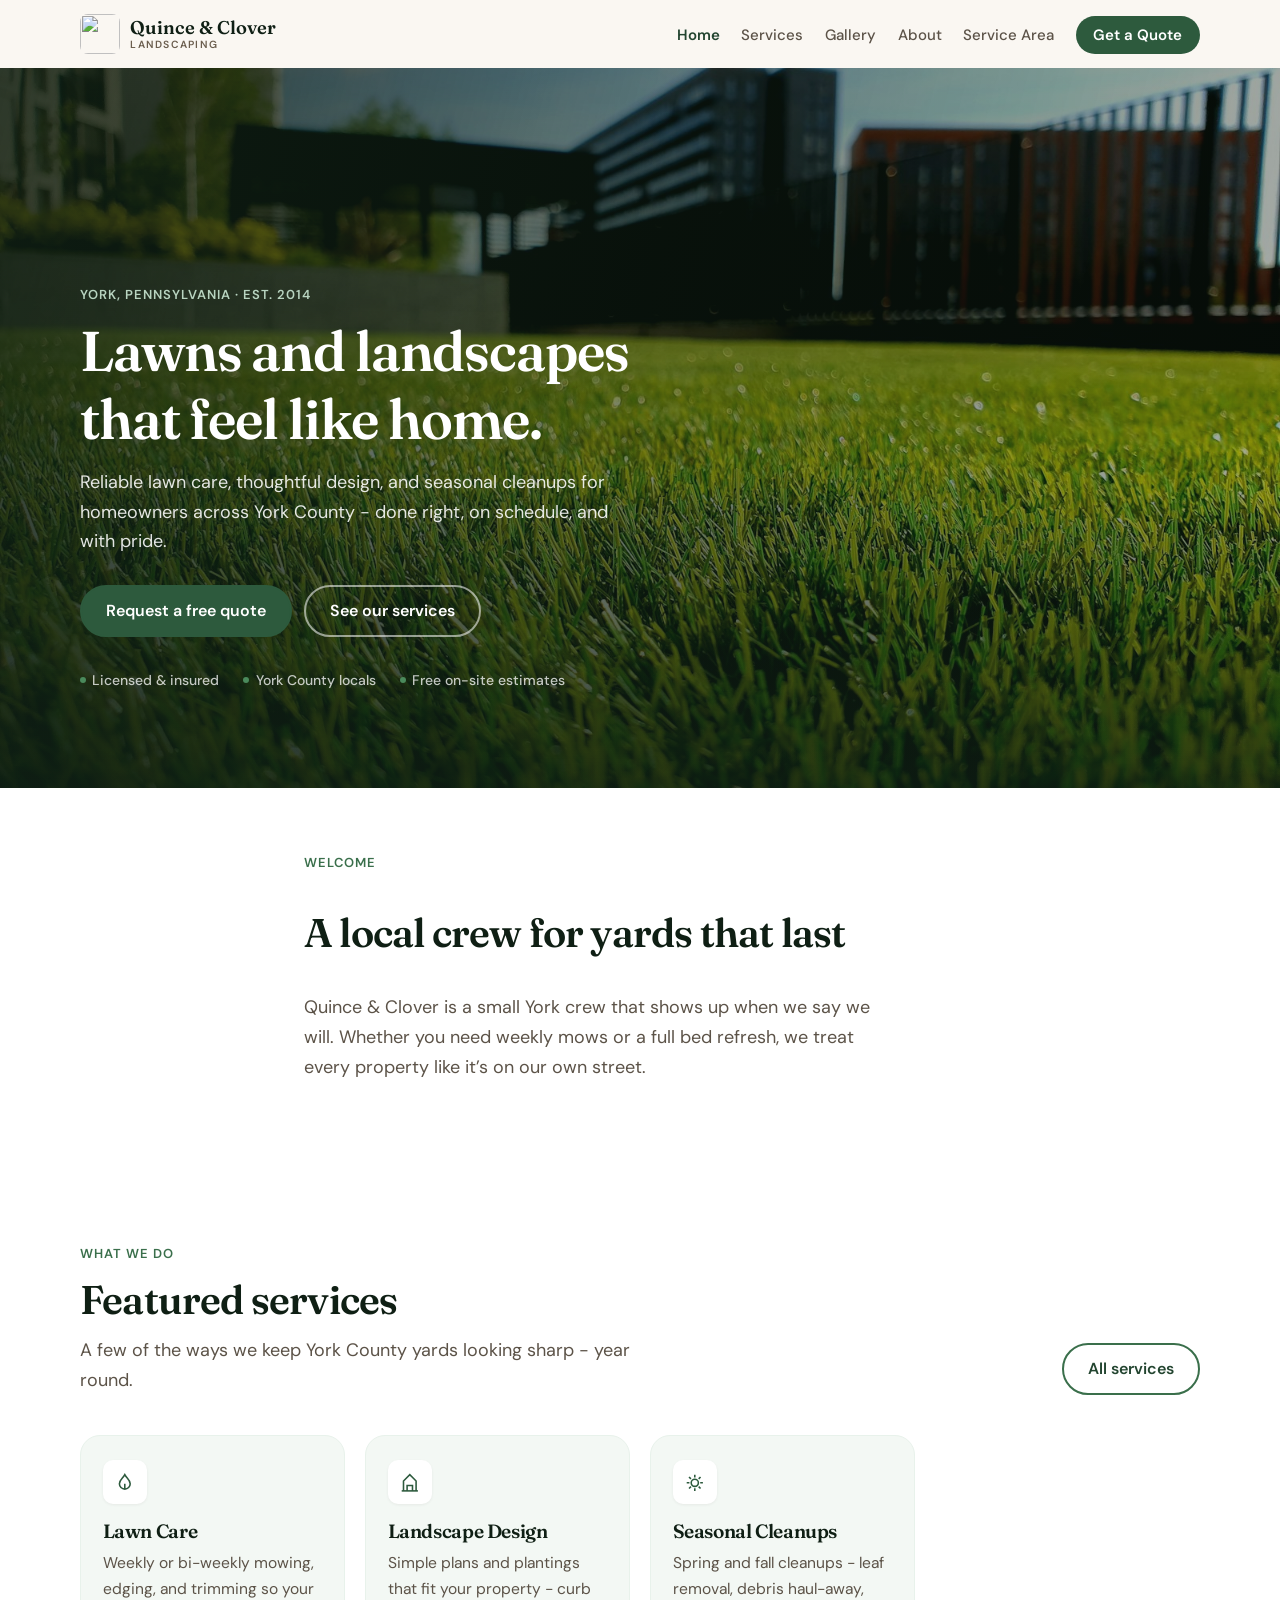
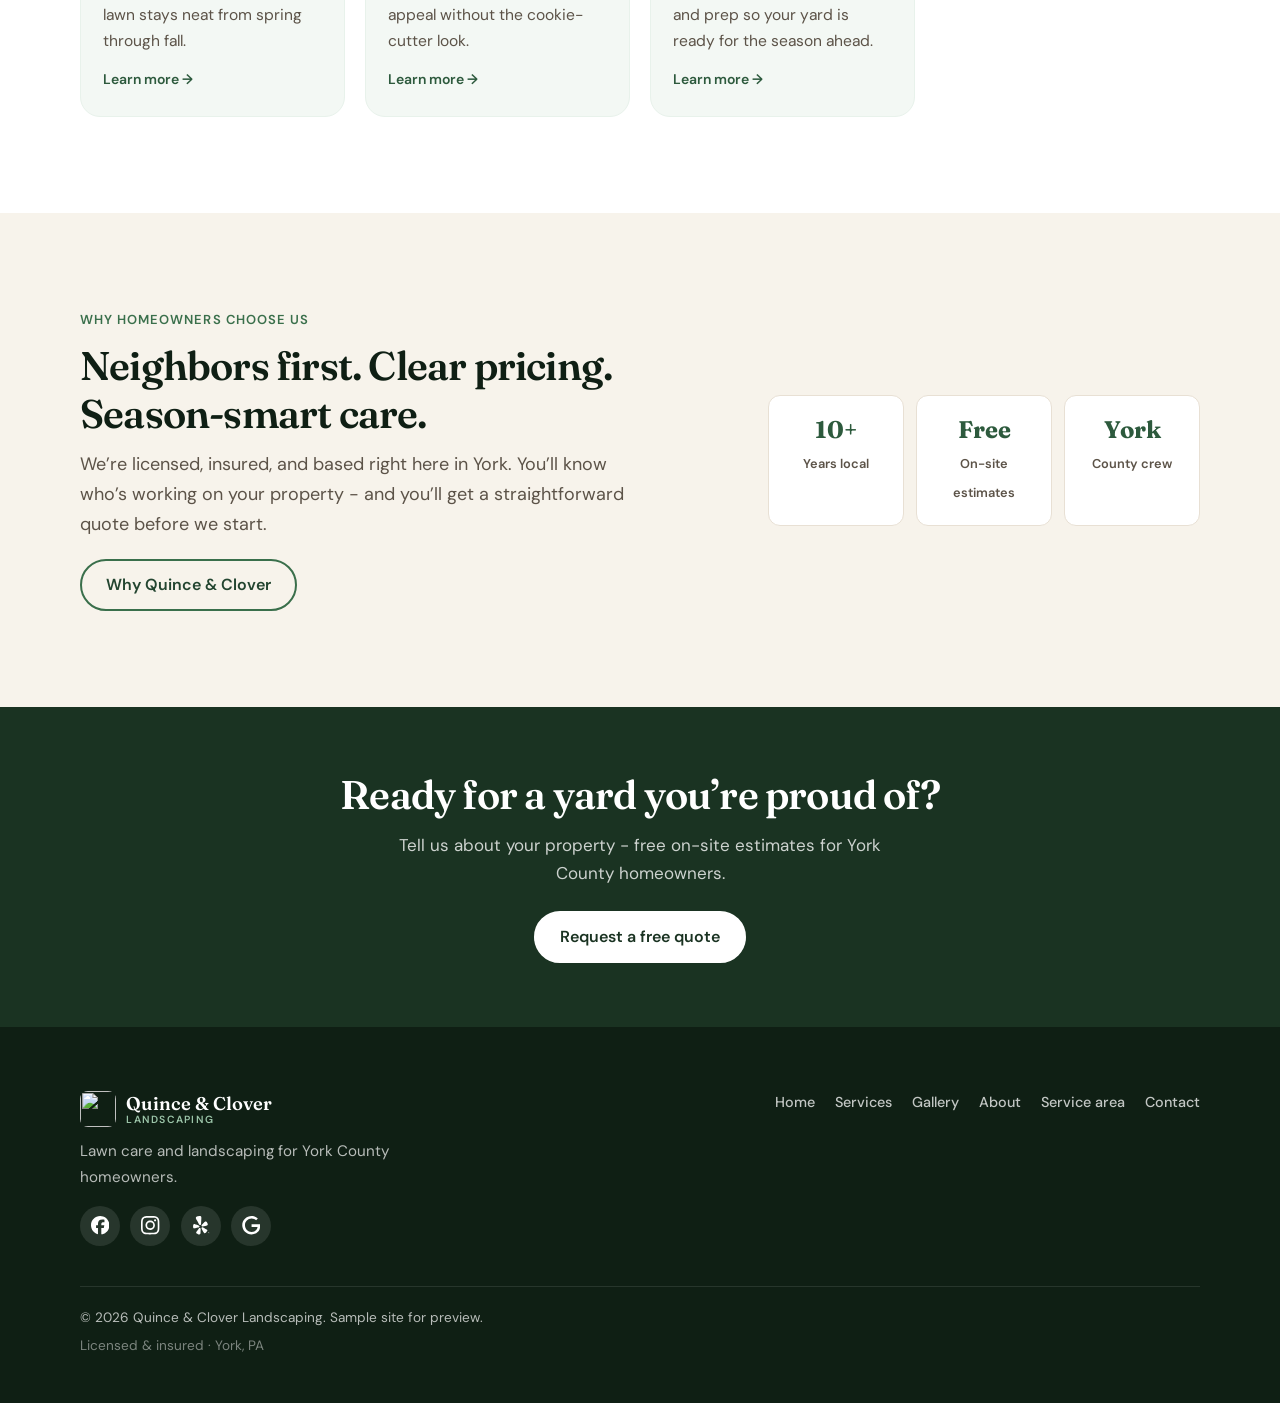
==== index.html @ 478b184a "Version One" ====
<!DOCTYPE html>
<html lang="en">
<head>
  <meta charset="UTF-8">
  <meta name="viewport" content="width=device-width, initial-scale=1.0">
  <meta name="description" content="Quince &amp; Clover Landscaping - lawn care, landscape design, and seasonal cleanups for York County, PA homeowners.">
  <title>Quince &amp; Clover Landscaping | York, PA</title>
  <link rel="preconnect" href="https://fonts.googleapis.com">
  <link rel="preconnect" href="https://fonts.gstatic.com" crossorigin>
  <link href="https://fonts.googleapis.com/css2?family=DM+Sans:ital,opsz,wght@0,9..40,400;0,9..40,500;0,9..40,600;0,9..40,700;1,9..40,400&family=Fraunces:opsz,wght@9..144,500;9..144,600;9..144,700&display=swap" rel="stylesheet">
  <link rel="stylesheet" href="styles.css">
  <script>document.documentElement.classList.add("js");</script>
</head>
<body>
  <a class="skip-link" href="#main">Skip to content</a>
  <header class="site-header">
    <nav class="nav" aria-label="Primary">
      <a class="logo" href="index.html">
        <img class="logo-mark" src="images/logo.png" alt="" width="40" height="40">
        <span class="logo-text">Quince &amp; Clover<span class="logo-sub">Landscaping</span></span>
      </a>
      <button class="nav-toggle" type="button" aria-expanded="false" aria-controls="nav-menu" aria-label="Open menu">
        <span class="nav-toggle-bar"></span>
        <span class="nav-toggle-bar"></span>
        <span class="nav-toggle-bar"></span>
      </button>
      <ul class="nav-menu" id="nav-menu">
        <li><a href="index.html" aria-current="page">Home</a></li>
        <li><a href="services.html">Services</a></li>
        <li><a href="gallery.html">Gallery</a></li>
        <li><a href="about.html">About</a></li>
        <li><a href="service-area.html">Service Area</a></li>
        <li><a href="contact.html" class="nav-cta">Get a Quote</a></li>
      </ul>
    </nav>
  </header>
  <main id="main">
    <section class="hero" aria-labelledby="hero-heading">
      <div class="hero-media" aria-hidden="true">
        <img
          src="images/hero.jpg"
          alt=""
          width="1600"
          height="1067"
          fetchpriority="high">
        <div class="hero-scrim"></div>
      </div>
      <div class="hero-content container">
        <p class="eyebrow">York, Pennsylvania · Est. 2014</p>
        <h1 id="hero-heading">Lawns and landscapes that feel like home.</h1>
        <p class="hero-lead">Reliable lawn care, thoughtful design, and seasonal cleanups for homeowners across York County - done right, on schedule, and with pride.</p>
        <div class="hero-actions">
          <a class="btn btn-primary" href="contact.html">Request a free quote</a>
          <a class="btn btn-ghost" href="services.html">See our services</a>
        </div>
        <ul class="hero-trust" aria-label="Highlights">
          <li>Licensed &amp; insured</li>
          <li>York County locals</li>
          <li>Free on-site estimates</li>
        </ul>
      </div>
    </section>

    <section class="intro" aria-labelledby="intro-heading">
      <div class="container intro-inner">
        <p class="eyebrow">Welcome</p>
        <h2 id="intro-heading">A local crew for yards that last</h2>
        <p class="section-lead">Quince &amp; Clover is a small York crew that shows up when we say we will. Whether you need weekly mows or a full bed refresh, we treat every property like it’s on our own street.</p>
      </div>
    </section>

    <section class="section services-preview" aria-labelledby="featured-heading">
      <div class="container">
        <header class="section-header section-header--row">
          <div class="section-header-copy">
            <p class="eyebrow">What we do</p>
            <h2 id="featured-heading">Featured services</h2>
            <p class="section-lead">A few of the ways we keep York County yards looking sharp - year round.</p>
          </div>
          <a class="btn btn-secondary" href="services.html">All services</a>
        </header>
        <div class="card-grid">
          <article class="card" id="lawn-care">
            <a class="card-link" href="services.html#lawn-care">
            <div class="card-icon" aria-hidden="true">
              <svg viewBox="0 0 24 24" fill="none" stroke="currentColor" stroke-width="1.75"><path d="M12 3c-2 4-6 6-6 10a6 6 0 0 0 12 0c0-4-4-6-6-10z"/><path d="M12 13v6"/></svg>
            </div>
            <h3>Lawn Care</h3>
            <p>Weekly or bi-weekly mowing, edging, and trimming so your lawn stays neat from spring through fall.</p>
              <span class="card-more">Learn more →</span>
            </a>
          </article>
          <article class="card" id="landscape-design">
            <a class="card-link" href="services.html#landscape-design">
            <div class="card-icon" aria-hidden="true">
              <svg viewBox="0 0 24 24" fill="none" stroke="currentColor" stroke-width="1.75"><path d="M3 21h18"/><path d="M5 21V10l7-7 7 7v11"/><path d="M9 21v-6h6v6"/></svg>
            </div>
            <h3>Landscape Design</h3>
            <p>Simple plans and plantings that fit your property - curb appeal without the cookie-cutter look.</p>
              <span class="card-more">Learn more →</span>
            </a>
          </article>
          <article class="card" id="seasonal-cleanups">
            <a class="card-link" href="services.html#seasonal-cleanups">
            <div class="card-icon" aria-hidden="true">
              <svg viewBox="0 0 24 24" fill="none" stroke="currentColor" stroke-width="1.75"><path d="M12 3v3M12 18v3M3 12h3M18 12h3"/><circle cx="12" cy="12" r="4"/><path d="M5.6 5.6l2.1 2.1M16.3 16.3l2.1 2.1M5.6 18.4l2.1-2.1M16.3 7.7l2.1-2.1"/></svg>
            </div>
            <h3>Seasonal Cleanups</h3>
            <p>Spring and fall cleanups - leaf removal, debris haul-away, and prep so your yard is ready for the season ahead.</p>
              <span class="card-more">Learn more →</span>
            </a>
          </article>
        </div>
      </div>
    </section>

    <section class="section trust-blurb" aria-labelledby="trust-heading">
      <div class="container trust-blurb-inner">
        <div>
          <p class="eyebrow">Why homeowners choose us</p>
          <h2 id="trust-heading">Neighbors first. Clear pricing. Season-smart care.</h2>
          <p class="section-lead">We’re licensed, insured, and based right here in York. You’ll know who’s working on your property - and you’ll get a straightforward quote before we start.</p>
          <p class="trust-actions"><a class="btn btn-secondary" href="about.html">Why Quince &amp; Clover</a></p>
        </div>
        <div class="trust-stats" aria-label="Highlights">
          <div class="trust-stat"><strong>10+</strong><span>Years local</span></div>
          <div class="trust-stat"><strong>Free</strong><span>On-site estimates</span></div>
          <div class="trust-stat"><strong>York</strong><span>County crew</span></div>
        </div>
      </div>
    </section>

    <section class="cta-band" aria-labelledby="cta-heading">
      <div class="container">
        <h2 id="cta-heading">Ready for a yard you’re proud of?</h2>
        <p>Tell us about your property - free on-site estimates for York County homeowners.</p>
        <a class="btn btn-primary" href="contact.html">Request a free quote</a>
      </div>
    </section>

  </main>
  <footer class="site-footer">
    <div class="container footer-grid">
      <div class="footer-brand">
        <a class="logo logo--footer" href="index.html">
          <img class="logo-mark" src="images/logo.png" alt="" width="40" height="40">
          <span class="logo-text">Quince &amp; Clover<span class="logo-sub">Landscaping</span></span>
        </a>
        <p>Lawn care and landscaping for York County homeowners.</p>
          <div class="social-links social-links--footer" aria-label="Social media">
            <a class="social-link" href="https://www.facebook.com/" target="_blank" rel="noopener noreferrer" aria-label="Facebook"><svg viewBox="0 0 24 24" width="20" height="20" aria-hidden="true" focusable="false" xmlns="http://www.w3.org/2000/svg"><path fill="currentColor" d="M9.101 23.691v-7.98H6.627v-3.667h2.474v-1.58c0-4.085 1.848-5.978 5.858-5.978.401 0 .955.042 1.468.103a8.68 8.68 0 0 1 1.141.195v3.325a8.623 8.623 0 0 0-.653-.036 26.805 26.805 0 0 0-.733-.009c-.707 0-1.259.096-1.675.309a1.686 1.686 0 0 0-.679.622c-.258.42-.374.995-.374 1.752v1.297h3.919l-.386 2.103-.287 1.564h-3.246v8.245C19.396 23.238 24 18.179 24 12.044c0-6.627-5.373-12-12-12s-12 5.373-12 12c0 5.628 3.874 10.35 9.101 11.647Z"/></svg></a>
            <a class="social-link" href="https://www.instagram.com/" target="_blank" rel="noopener noreferrer" aria-label="Instagram"><svg viewBox="0 0 24 24" width="20" height="20" aria-hidden="true" focusable="false" xmlns="http://www.w3.org/2000/svg"><path fill="currentColor" d="M7.0301.084c-1.2768.0602-2.1487.264-2.911.5634-.7888.3075-1.4575.72-2.1228 1.3877-.6652.6677-1.075 1.3368-1.3802 2.127-.2954.7638-.4956 1.6365-.552 2.914-.0564 1.2775-.0689 1.6882-.0626 4.947.0062 3.2586.0206 3.6671.0825 4.9473.061 1.2765.264 2.1482.5635 2.9107.308.7889.72 1.4573 1.388 2.1228.6679.6655 1.3365 1.0743 2.1285 1.38.7632.295 1.6361.4961 2.9134.552 1.2773.056 1.6884.069 4.9462.0627 3.2578-.0062 3.668-.0207 4.9478-.0814 1.28-.0607 2.147-.2652 2.9098-.5633.7889-.3086 1.4578-.72 2.1228-1.3881.665-.6682 1.0745-1.3378 1.3795-2.1284.2957-.7632.4966-1.636.552-2.9124.056-1.2809.0692-1.6898.063-4.948-.0063-3.2583-.021-3.6668-.0817-4.9465-.0607-1.2797-.264-2.1487-.5633-2.9117-.3084-.7889-.72-1.4568-1.3876-2.1228C21.2982 1.33 20.628.9208 19.8378.6165 19.074.321 18.2017.1197 16.9244.0645 15.6471.0093 15.236-.005 11.977.0014 8.718.0076 8.31.0215 7.0301.0839m.1402 21.6932c-1.17-.0509-1.8053-.2453-2.2287-.408-.5606-.216-.96-.4771-1.3819-.895-.422-.4178-.6811-.8186-.9-1.378-.1644-.4234-.3624-1.058-.4171-2.228-.0595-1.2645-.072-1.6442-.079-4.848-.007-3.2037.0053-3.583.0607-4.848.05-1.169.2456-1.805.408-2.2282.216-.5613.4762-.96.895-1.3816.4188-.4217.8184-.6814 1.3783-.9003.423-.1651 1.0575-.3614 2.227-.4171 1.2655-.06 1.6447-.072 4.848-.079 3.2033-.007 3.5835.005 4.8495.0608 1.169.0508 1.8053.2445 2.228.408.5608.216.96.4754 1.3816.895.4217.4194.6816.8176.9005 1.3787.1653.4217.3617 1.056.4169 2.2263.0602 1.2655.0739 1.645.0796 4.848.0058 3.203-.0055 3.5834-.061 4.848-.051 1.17-.245 1.8055-.408 2.2294-.216.5604-.4763.96-.8954 1.3814-.419.4215-.8181.6811-1.3783.9-.4224.1649-1.0577.3617-2.2262.4174-1.2656.0595-1.6448.072-4.8493.079-3.2045.007-3.5825-.006-4.848-.0608M16.953 5.5864A1.44 1.44 0 1 0 18.39 4.144a1.44 1.44 0 0 0-1.437 1.4424M5.8385 12.012c.0067 3.4032 2.7706 6.1557 6.173 6.1493 3.4026-.0065 6.157-2.7701 6.1506-6.1733-.0065-3.4032-2.771-6.1565-6.174-6.1498-3.403.0067-6.156 2.771-6.1496 6.1738M8 12.0077a4 4 0 1 1 4.008 3.9921A3.9996 3.9996 0 0 1 8 12.0077"/></svg></a>
            <a class="social-link" href="https://www.yelp.com/" target="_blank" rel="noopener noreferrer" aria-label="Yelp"><svg viewBox="0 0 24 24" width="20" height="20" aria-hidden="true" focusable="false" xmlns="http://www.w3.org/2000/svg"><path fill="currentColor" d="m7.6885 15.1415-3.6715.8483c-.3769.0871-.755.183-1.1452.155-.2611-.0188-.5122-.0414-.7606-.213a1.179 1.179 0 0 1-.331-.3594c-.3486-.5519-.3656-1.3661-.3697-2.0004a6.2874 6.2874 0 0 1 .3314-2.0642 1.857 1.857 0 0 1 .1073-.2474 2.3426 2.3426 0 0 1 .1255-.2165 2.4572 2.4572 0 0 1 .1563-.1975 1.1736 1.1736 0 0 1 .399-.2831 1.082 1.082 0 0 1 .4592-.0837c.2355.0016.5139.052.91.1734.0555.0191.1237.0382.1856.0572.3277.1013.7048.2404 1.1499.3987.6863.2404 1.3663.487 2.0463.7397l1.2117.4423c.2217.0807.4363.18.6412.297.174.0984.3273.2298.4512.387a1.217 1.217 0 0 1 .192.4309 1.2205 1.2205 0 0 1-.872 1.4522c-.0468.0151-.0852.0239-.1085.0293l-1.105.2553-.0031-.001zM18.8208 7.565a1.8506 1.8506 0 0 0-.2042-.1754 2.4082 2.4082 0 0 0-.2077-.1394 2.3607 2.3607 0 0 0-.2269-.109 1.1705 1.1705 0 0 0-.482-.0796 1.0862 1.0862 0 0 0-.4498.1263c-.2107.1048-.4388.2732-.742.5551-.042.0417-.0947.0886-.142.133-.2502.2351-.5286.5252-.8599.863a114.6363 114.6363 0 0 0-1.5166 1.5629l-.8962.9293a4.1897 4.1897 0 0 0-.4466.5483 1.541 1.541 0 0 0-.2364.5459 1.2199 1.2199 0 0 0 .0107.4518l.0046.02a1.218 1.218 0 0 0 1.4184.923 1.162 1.162 0 0 0 .1105-.0213l4.7781-1.104c.3766-.087.7587-.1667 1.097-.3631.2269-.1316.4428-.262.5909-.5252a1.1793 1.1793 0 0 0 .1405-.4683c.0733-.6512-.2668-1.3908-.5403-1.963a6.2792 6.2792 0 0 0-1.2001-1.7103zM8.9703.0754a8.6724 8.6724 0 0 0-.83.1564c-.2754.066-.548.1383-.8146.2236-.868.2844-2.0884.8063-2.295 1.8065-.1165.5655.1595 1.1439.3737 1.66.2595.6254.614 1.1889.9373 1.7777.8543 1.5545 1.7245 3.0993 2.5922 4.6457.259.4617.5416 1.0464 1.043 1.2856a1.058 1.058 0 0 0 .1013.0383c.2248.0851.4699.1016.7041.0471a4.3015 4.3015 0 0 0 .0418-.0097 1.2136 1.2136 0 0 0 .5658-.3397 1.1033 1.1033 0 0 0 .079-.0822c.3463-.435.3454-1.0833.3764-1.6134.1042-1.771.2139-3.5423.3009-5.3142.0332-.6712.1055-1.3333.0655-2.0096-.0328-.5579-.0368-1.1984-.3891-1.6563-.6218-.8073-1.9476-.741-2.8523-.6158zm2.084 15.9505a1.1053 1.1053 0 0 0-1.2306-.4145 1.1398 1.1398 0 0 0-.1526.0633 1.4806 1.4806 0 0 0-.2171.1354c-.1992.1475-.3668.3392-.5196.5315-.0386.049-.074.1143-.12.1562l-.7686 1.0573a113.9168 113.9168 0 0 0-1.2913 1.789c-.278.3895-.5184.7184-.7083 1.0094-.036.0547-.0734.116-.1075.1647-.2277.3522-.3566.6092-.4228.8381a1.0945 1.0945 0 0 0-.046.4721c.0211.1655.0768.3246.1635.467.046.0715.0957.1406.1487.207a2.334 2.334 0 0 0 .1754.1825 1.843 1.843 0 0 0 .2108.1732c.5304.369 1.1112.6342 1.722.8391a6.0958 6.0958 0 0 0 1.5716.3004c.091.0046.1821.0025.2728-.006a2.3878 2.3878 0 0 0 .2506-.0351 2.3862 2.3862 0 0 0 .2447-.071 1.1927 1.1927 0 0 0 .4175-.2658c.1127-.113.1994-.249.2541-.3989.0889-.2214.1473-.5026.1857-.92.0034-.0593.0118-.1305.0177-.1958.0304-.3463.0443-.7531.0666-1.2315.0375-.7357.067-1.4681.0903-2.2026 0 0 .0495-1.3053.0494-1.306.0113-.3008.002-.6342-.0814-.9336a1.396 1.396 0 0 0-.1756-.4054zm8.6754 2.0439c-.1605-.176-.3878-.3514-.7462-.5682-.0518-.0288-.1124-.0674-.1684-.1009-.2985-.1795-.658-.3684-1.078-.5965a120.7615 120.7615 0 0 0-1.9427-1.042l-1.1515-.6107c-.0597-.0175-.1203-.0607-.1766-.0878-.2212-.1058-.4558-.2045-.6992-.2498a1.4915 1.4915 0 0 0-.2545-.0265 1.1527 1.1527 0 0 0-.1648.01 1.1077 1.1077 0 0 0-.9227.9133 1.4186 1.4186 0 0 0 .0159.439c.0563.3065.1932.6096.3346.875l.615 1.1526c.3422.65.6884 1.2963 1.0435 1.9406.229.4202.4196.7799.5982 1.078.0338.056.0721.1163.1011.1682.2173.3584.392.584.569.7458.1146.1107.252.195.4026.247.1583.0525.326.071.4919.0546a2.368 2.368 0 0 0 .251-.0435c.0817-.022.1622-.048.241-.0784a1.863 1.863 0 0 0 .2475-.1143 6.1018 6.1018 0 0 0 1.2818-.9597c.4596-.4522.8659-.9454 1.182-1.51.044-.08.0819-.163.1138-.2483a2.49 2.49 0 0 0 .0773-.2411c.0186-.083.033-.1669.0429-.2513a1.188 1.188 0 0 0-.0565-.491 1.0933 1.0933 0 0 0-.248-.4041zm2.86 3.742a.8523.8523 0 0 1-.111.4236c-.074.132-.178.2377-.3115.3172a.8428.8428 0 0 1-.4385.119.847.847 0 0 1-.4373-.1179.8526.8526 0 0 1-.3125-.3171.8548.8548 0 0 1-.111-.4248c0-.1526.038-.2958.1143-.4294a.8405.8405 0 0 1 .315-.3159.849.849 0 0 1 .4315-.1156.8514.8514 0 0 1 .4294.1144.84.84 0 0 1 .316.3148.8494.8494 0 0 1 .1156.4317zm-.1202 0c0-.1328-.0332-.256-.0996-.3698s-.1564-.2038-.2702-.2702a.7125.7125 0 0 0-.371-.1007.7204.7204 0 0 0-.3698.0996.7487.7487 0 0 0-.2713.2702.7181.7181 0 0 0-.0996.3709c0 .132.0332.2557.0996.371a.7355.7355 0 0 0 .2713.2713.7354.7354 0 0 0 .3698.0985.7205.7205 0 0 0 .3698-.0996.7423.7423 0 0 0 .2702-.2691.7186.7186 0 0 0 .1008-.3721zm-.577.0584.2724.4522h-.1922l-.237-.4052h-.1546v.4052h-.1695v-1.02h.2988c.1268 0 .2195.0247.2783.0744.0595.0496.0892.1252.0892.2267a.2785.2785 0 0 1-.0492.1625c-.032.0466-.0775.0813-.1362.1042zm-.0412-.1408a.1532.1532 0 0 0 .056-.1214c0-.0573-.0164-.0981-.0491-.1225-.0329-.0251-.0847-.0377-.1557-.0377h-.1214v.3285h.1237c.061 0 .1098-.0157.1465-.047z"/></svg></a>
            <a class="social-link" href="https://www.google.com/maps" target="_blank" rel="noopener noreferrer" aria-label="Google"><svg viewBox="0 0 24 24" width="20" height="20" aria-hidden="true" focusable="false" xmlns="http://www.w3.org/2000/svg"><path fill="currentColor" d="M12.48 10.92v3.28h7.84c-.24 1.84-.853 3.187-1.787 4.133-1.147 1.147-2.933 2.4-6.053 2.4-4.827 0-8.6-3.893-8.6-8.72s3.773-8.72 8.6-8.72c2.6 0 4.507 1.027 5.907 2.347l2.307-2.307C18.747 1.44 16.133 0 12.48 0 5.867 0 .307 5.387.307 12s5.56 12 12.173 12c3.573 0 6.267-1.173 8.373-3.36 2.16-2.16 2.84-5.213 2.84-7.667 0-.76-.053-1.467-.173-2.053H12.48z"/></svg></a>
          </div>
      </div>
      <nav class="footer-nav" aria-label="Footer">
        <a href="index.html">Home</a>
        <a href="services.html">Services</a>
        <a href="gallery.html">Gallery</a>
        <a href="about.html">About</a>
        <a href="service-area.html">Service area</a>
        <a href="contact.html">Contact</a>
      </nav>
      <div class="footer-meta">
        <p>&copy; <span id="year">2026</span> Quince &amp; Clover Landscaping. Sample site for preview.</p>
        <p class="footer-legal">Licensed &amp; insured · York, PA</p>
      </div>
    </div>
  </footer>

  <script src="script.js" defer></script>
</body>
</html>
---- styles.css ----
/* Quince & Clover Landscaping - sample marketing site
   Palette: fresh greens + warm neutrals (not purple SaaS) */

:root {
  --green-950: #0f1f14;
  --green-900: #1a3322;
  --green-800: #234530;
  --green-700: #2d5a3d;
  --green-600: #3a6f4b;
  --green-500: #4a8a5c;
  --green-100: #e8f2eb;
  --green-50: #f3f8f4;

  --cream: #f7f3eb;
  --sand: #ebe4d6;
  --warm-100: #faf7f2;
  --warm-200: #e8e0d4;
  --warm-400: #a89880;
  --warm-600: #6b5e4e;
  --ink: #1c1915;
  --ink-muted: #5c5348;

  --white: #ffffff;
  --radius: 12px;
  --radius-lg: 20px;
  --shadow: 0 4px 24px rgba(28, 25, 21, 0.08);
  --shadow-lg: 0 12px 40px rgba(28, 25, 21, 0.12);

  --font-sans: "DM Sans", system-ui, -apple-system, sans-serif;
  --font-display: "Fraunces", Georgia, "Times New Roman", serif;

  --space-xs: 0.5rem;
  --space-sm: 1rem;
  --space-md: 1.5rem;
  --space-lg: 2.5rem;
  --space-xl: 4rem;
  --space-2xl: 6rem;

  --header-h: 4.25rem;
  --max: 1120px;
  --ease: cubic-bezier(0.25, 0.1, 0.25, 1);
}

*,
*::before,
*::after {
  box-sizing: border-box;
}

html {
  scroll-behavior: smooth;
  scroll-padding-top: calc(var(--header-h) + 0.75rem);
}

body {
  margin: 0;
  font-family: var(--font-sans);
  font-size: 1.0625rem;
  line-height: 1.65;
  color: var(--ink);
  background: var(--warm-100);
  -webkit-font-smoothing: antialiased;
}


/* -- First-load entrance -- */
body.is-booting .site-header {
  opacity: 0;
  transform: translateY(-10px);
}

body.is-booting .hero-content > *,
body.is-booting .page-header > *,
body.is-booting .hero-media img {
  opacity: 0;
  transform: translateY(18px);
}

body:not(.is-booting) .site-header {
  transition: opacity 0.7s var(--ease), transform 0.7s var(--ease),
    background 0.25s var(--ease), box-shadow 0.25s var(--ease),
    backdrop-filter 0.25s var(--ease);
  opacity: 1;
  transform: none;
}

body:not(.is-booting) .hero-content > * {
  animation: rise-in 0.8s var(--ease) both;
}

body:not(.is-booting) .hero-content > *:nth-child(1) { animation-delay: 0.08s; }
body:not(.is-booting) .hero-content > *:nth-child(2) { animation-delay: 0.18s; }
body:not(.is-booting) .hero-content > *:nth-child(3) { animation-delay: 0.28s; }
body:not(.is-booting) .hero-content > *:nth-child(4) { animation-delay: 0.38s; }
body:not(.is-booting) .hero-content > *:nth-child(5) { animation-delay: 0.48s; }

body:not(.is-booting) .page-header > * {
  animation: rise-in 0.75s var(--ease) both;
}

body:not(.is-booting) .page-header > *:nth-child(1) { animation-delay: 0.06s; }
body:not(.is-booting) .page-header > *:nth-child(2) { animation-delay: 0.16s; }
body:not(.is-booting) .page-header > *:nth-child(3) { animation-delay: 0.26s; }

body:not(.is-booting) .hero-media img {
  animation: hero-zoom 1.2s var(--ease) both;
}

@keyframes rise-in {
  from {
    opacity: 0;
    transform: translateY(18px);
  }
  to {
    opacity: 1;
    transform: none;
  }
}

@keyframes hero-zoom {
  from {
    opacity: 0;
    transform: scale(1.06);
  }
  to {
    opacity: 1;
    transform: scale(1);
  }
}

.reveal {
  opacity: 0;
  transform: translateY(22px);
  transition: opacity 0.7s var(--ease), transform 0.7s var(--ease);
  transition-delay: var(--reveal-delay, 0ms);
}

.reveal.is-in {
  opacity: 1;
  transform: none;
}


img {
  max-width: 100%;
  height: auto;
  display: block;
}

a {
  color: var(--green-700);
  text-decoration-thickness: 1.5px;
  text-underline-offset: 0.18em;
}

a:hover {
  color: var(--green-900);
}

h1, h2, h3 {
  font-family: var(--font-display);
  font-weight: 600;
  line-height: 1.2;
  letter-spacing: -0.02em;
  color: var(--green-950);
  margin: 0 0 0.75rem;
}

h1 { font-size: clamp(2.25rem, 5vw, 3.5rem); }
h2 { font-size: clamp(1.75rem, 3.5vw, 2.5rem); }
h3 { font-size: 1.2rem; margin-bottom: 0.5rem; }

p { margin: 0 0 1rem; }

ul { margin: 0; padding: 0; list-style: none; }

address { font-style: normal; }

.container {
  width: min(100% - 2rem, var(--max));
  margin-inline: auto;
}

.skip-link {
  position: absolute;
  left: 1rem;
  top: -100%;
  z-index: 1000;
  padding: 0.75rem 1.25rem;
  background: var(--green-800);
  color: var(--white);
  border-radius: var(--radius);
  text-decoration: none;
  font-weight: 600;
}

.skip-link:focus {
  top: 1rem;
}

.eyebrow {
  font-size: 0.8125rem;
  font-weight: 600;
  letter-spacing: 0.08em;
  text-transform: uppercase;
  color: var(--green-600);
  margin: 0 0 0.75rem;
}

.section-lead {
  color: var(--ink-muted);
  font-size: 1.125rem;
  max-width: 36rem;
  margin-bottom: 0;
}

.section-header {
  margin-bottom: var(--space-lg);
  max-width: 40rem;
}

.section {
  padding: var(--space-2xl) 0;
}

/* -- Buttons -- */
.btn {
  display: inline-flex;
  align-items: center;
  justify-content: center;
  gap: 0.5rem;
  padding: 0.875rem 1.5rem;
  font-family: inherit;
  font-size: 1rem;
  font-weight: 600;
  line-height: 1.25;
  border-radius: 999px;
  border: 2px solid transparent;
  cursor: pointer;
  text-decoration: none;
  transition: background 0.2s var(--ease), color 0.2s var(--ease), border-color 0.2s var(--ease), transform 0.15s var(--ease);
}

.btn:focus-visible {
  outline: 3px solid var(--green-500);
  outline-offset: 3px;
}

.btn-primary {
  background: var(--green-700);
  color: var(--white);
  border-color: var(--green-700);
}

.btn-primary:hover {
  background: var(--green-800);
  border-color: var(--green-800);
  color: var(--white);
}

.btn-ghost {
  background: transparent;
  color: var(--white);
  border-color: rgba(255, 255, 255, 0.55);
}

.btn-ghost:hover {
  background: rgba(255, 255, 255, 0.12);
  color: var(--white);
  border-color: var(--white);
}

.btn-block {
  width: 100%;
}

/* -- Header / Nav -- */
.site-header {
  position: sticky;
  top: 0;
  z-index: 100;
  height: var(--header-h);
  background: rgba(250, 247, 242, 0.92);
  backdrop-filter: blur(12px);
  border-bottom: 1px solid transparent;
  transition: border-color 0.2s, box-shadow 0.2s;
}

.site-header.is-scrolled {
  border-bottom-color: var(--warm-200);
  box-shadow: 0 1px 0 rgba(28, 25, 21, 0.04);
}

.nav {
  display: flex;
  align-items: center;
  justify-content: space-between;
  height: var(--header-h);
  width: min(100% - 2rem, var(--max));
  margin-inline: auto;
}

.logo {
  display: flex;
  align-items: center;
  gap: 0.65rem;
  text-decoration: none;
  color: var(--green-950);
}

.logo:hover { color: var(--green-950); }

.logo-mark {
  width: 2.5rem;
  height: 2.5rem;
  border-radius: 8px;
  object-fit: cover;
  flex-shrink: 0;
  display: block;
}

/* logo-mark::after removed - using logo.png */

.logo-text {
  font-family: var(--font-display);
  font-weight: 600;
  font-size: 1.15rem;
  line-height: 1.15;
  display: flex;
  flex-direction: column;
}

.logo-sub {
  font-family: var(--font-sans);
  font-size: 0.65rem;
  font-weight: 600;
  letter-spacing: 0.12em;
  text-transform: uppercase;
  color: var(--warm-600);
}

.nav-menu {
  display: flex;
  align-items: center;
  gap: 0.15rem 1.35rem;
}

.nav-menu a {
  text-decoration: none;
  color: var(--ink-muted);
  font-weight: 500;
  font-size: 0.9375rem;
  padding: 0.35rem 0;
}

.nav-menu a:hover {
  color: var(--green-800);
}

.nav-cta {
  padding: 0.55rem 1.1rem !important;
  background: var(--green-700);
  color: var(--white) !important;
  border-radius: 999px;
  font-weight: 600 !important;
}

.nav-cta:hover {
  background: var(--green-800);
  color: var(--white) !important;
}

.nav-toggle {
  display: none;
  flex-direction: column;
  justify-content: center;
  gap: 5px;
  width: 2.75rem;
  height: 2.75rem;
  padding: 0.6rem;
  border: none;
  background: transparent;
  cursor: pointer;
  border-radius: 8px;
}

.nav-toggle:focus-visible {
  outline: 3px solid var(--green-500);
  outline-offset: 2px;
}

.nav-toggle-bar {
  display: block;
  height: 2px;
  width: 100%;
  background: var(--green-900);
  border-radius: 1px;
  transition: transform 0.2s, opacity 0.2s;
}

.nav-toggle[aria-expanded="true"] .nav-toggle-bar:nth-child(1) {
  transform: translateY(7px) rotate(45deg);
}
.nav-toggle[aria-expanded="true"] .nav-toggle-bar:nth-child(2) {
  opacity: 0;
}
.nav-toggle[aria-expanded="true"] .nav-toggle-bar:nth-child(3) {
  transform: translateY(-7px) rotate(-45deg);
}

@media (max-width: 860px) {
  .nav-toggle { display: flex; }

  .nav-menu {
    position: fixed;
    inset: var(--header-h) 0 auto 0;
    flex-direction: column;
    align-items: stretch;
    gap: 0;
    padding: 1rem 1.25rem 1.5rem;
    background: var(--warm-100);
    border-bottom: 1px solid var(--warm-200);
    box-shadow: var(--shadow);
    transform: translateY(-0.5rem);
    opacity: 0;
    visibility: hidden;
    pointer-events: none;
    transition: opacity 0.2s, visibility 0.2s, transform 0.2s;
  }

  .nav-menu.is-open {
    opacity: 1;
    visibility: visible;
    pointer-events: auto;
    transform: translateY(0);
  }

  .nav-menu a {
    padding: 0.85rem 0.5rem;
    border-bottom: 1px solid var(--warm-200);
  }

  .nav-cta {
    margin-top: 0.75rem;
    text-align: center;
    border-bottom: none !important;
  }
}

/* -- Hero -- */
.hero {
  position: relative;
  min-height: min(88vh, 720px);
  display: flex;
  align-items: flex-end;
  color: var(--white);
  overflow: hidden;
}

.hero-media {
  position: absolute;
  inset: 0;
}

.hero-media img {
  width: 100%;
  height: 100%;
  object-fit: cover;
  object-position: center 40%;
}

.hero-scrim {
  position: absolute;
  inset: 0;
  background:
    linear-gradient(105deg, rgba(15, 31, 20, 0.88) 0%, rgba(15, 31, 20, 0.55) 48%, rgba(15, 31, 20, 0.35) 100%),
    linear-gradient(to top, rgba(15, 31, 20, 0.7) 0%, transparent 45%);
}

.hero-content {
  position: relative;
  z-index: 1;
  padding: var(--space-xl) 0 var(--space-2xl);
  max-width: 40rem;
  margin-left: max(1rem, calc((100% - var(--max)) / 2));
  margin-right: auto;
  width: min(100% - 2rem, 40rem);
}

.hero .eyebrow {
  color: #b8d4c0;
}

.hero h1 {
  color: var(--white);
  margin-bottom: 1rem;
}

.hero-lead {
  font-size: 1.125rem;
  color: rgba(255, 255, 255, 0.88);
  margin-bottom: 1.75rem;
  max-width: 34rem;
}

.hero-actions {
  display: flex;
  flex-wrap: wrap;
  gap: 0.75rem;
  margin-bottom: 2rem;
}

.hero-trust {
  display: flex;
  flex-wrap: wrap;
  gap: 0.75rem 1.5rem;
  font-size: 0.875rem;
  font-weight: 500;
  color: rgba(255, 255, 255, 0.75);
}

.hero-trust li {
  display: flex;
  align-items: center;
  gap: 0.4rem;
}

.hero-trust li::before {
  content: "";
  width: 6px;
  height: 6px;
  border-radius: 50%;
  background: var(--green-500);
  flex-shrink: 0;
}

/* -- Services -- */
.services {
  background: var(--white);
}

.card-grid {
  display: grid;
  grid-template-columns: repeat(auto-fill, minmax(16.5rem, 1fr));
  gap: 1.25rem;
}

.card {
  padding: 1.5rem 1.35rem;
  background: var(--green-50);
  border: 1px solid var(--green-100);
  border-radius: var(--radius-lg);
  transition: border-color 0.2s, box-shadow 0.2s, transform 0.2s;
}

.card:hover {
  border-color: #c5dbc9;
  box-shadow: var(--shadow);
  transform: translateY(-2px);
}

.card-icon {
  width: 2.75rem;
  height: 2.75rem;
  display: flex;
  align-items: center;
  justify-content: center;
  background: var(--white);
  border-radius: 10px;
  color: var(--green-700);
  margin-bottom: 1rem;
  box-shadow: 0 1px 3px rgba(28, 25, 21, 0.06);
}

.card-icon svg {
  width: 1.35rem;
  height: 1.35rem;
}

.card p {
  color: var(--ink-muted);
  font-size: 0.975rem;
  margin: 0;
}

/* -- Why us -- */
.why-us {
  background: var(--cream);
}

.why-grid {
  display: grid;
  gap: var(--space-xl);
  align-items: center;
}

@media (min-width: 840px) {
  .why-grid {
    grid-template-columns: 1.1fr 0.9fr;
    gap: var(--space-2xl);
  }
}

.why-list {
  margin-top: var(--space-lg);
  display: flex;
  flex-direction: column;
  gap: 1.25rem;
}

.why-list li {
  display: grid;
  gap: 0.25rem;
  padding-left: 1.15rem;
  border-left: 3px solid var(--green-500);
}

.why-list strong {
  font-family: var(--font-display);
  font-size: 1.1rem;
  color: var(--green-950);
}

.why-list span {
  color: var(--ink-muted);
  font-size: 0.975rem;
}

.why-visual {
  position: relative;
  margin: 0;
  border-radius: var(--radius-lg);
  overflow: hidden;
  box-shadow: var(--shadow-lg);
}

.why-visual img {
  width: 100%;
  aspect-ratio: 4 / 5;
  object-fit: cover;
}

.why-badge {
  position: absolute;
  bottom: 1.25rem;
  left: 1.25rem;
  display: flex;
  align-items: center;
  gap: 0.75rem;
  padding: 0.85rem 1.15rem;
  background: rgba(250, 247, 242, 0.95);
  backdrop-filter: blur(8px);
  border-radius: var(--radius);
  box-shadow: var(--shadow);
  margin: 0;
}

.why-badge-num {
  font-family: var(--font-display);
  font-size: 1.75rem;
  font-weight: 700;
  color: var(--green-700);
  line-height: 1;
}

.why-badge-label {
  font-size: 0.8rem;
  font-weight: 600;
  color: var(--ink-muted);
  line-height: 1.3;
}

/* -- Gallery -- */
.gallery {
  background: var(--white);
}

.gallery-grid {
  display: grid;
  grid-template-columns: 1fr 1fr;
  gap: 0.85rem;
}

@media (min-width: 700px) {
  .gallery-grid {
    grid-template-columns: 1.4fr 1fr 1fr;
    grid-template-rows: auto auto;
    gap: 1rem;
  }

  .gallery-item--wide:first-child {
    grid-column: 1;
    grid-row: 1 / 3;
  }

  .gallery-item--wide:first-child img {
    height: 100%;
    aspect-ratio: auto;
  }

  .gallery-item--wide:last-child {
    grid-column: 2 / 4;
  }
}

.gallery-item {
  margin: 0;
  border-radius: var(--radius);
  overflow: hidden;
  background: var(--sand);
}

.gallery-item img {
  width: 100%;
  aspect-ratio: 4 / 3;
  object-fit: cover;
  transition: transform 0.45s var(--ease);
}

.gallery-item:hover img {
  transform: scale(1.03);
}

@media (min-width: 700px) {
  .gallery-item:not(.gallery-item--wide) img {
    aspect-ratio: 3 / 4;
  }

  .gallery-item--wide:last-child img {
    aspect-ratio: 21 / 9;
  }
}

/* -- Testimonials -- */
.testimonials {
  background: var(--green-900);
  color: rgba(255, 255, 255, 0.88);
}

.testimonials .eyebrow {
  color: #9bc4a8;
}

.testimonials h2 {
  color: var(--white);
}

.testimonial-grid {
  display: grid;
  gap: 1.25rem;
}

@media (min-width: 720px) {
  .testimonial-grid {
    grid-template-columns: repeat(3, 1fr);
  }
}

.testimonial {
  margin: 0;
  padding: 1.5rem;
  background: rgba(255, 255, 255, 0.06);
  border: 1px solid rgba(255, 255, 255, 0.1);
  border-radius: var(--radius-lg);
  display: flex;
  flex-direction: column;
  gap: 1.25rem;
}

.testimonial p {
  font-family: var(--font-display);
  font-size: 1.1rem;
  font-weight: 500;
  line-height: 1.45;
  color: var(--white);
  margin: 0;
  flex: 1;
}

.testimonial footer {
  display: flex;
  flex-direction: column;
  gap: 0.15rem;
}

.testimonial cite {
  font-style: normal;
  font-weight: 600;
  color: #c5e0cd;
  font-size: 0.95rem;
}

.testimonial footer span {
  font-size: 0.85rem;
  color: rgba(255, 255, 255, 0.55);
}

/* -- Service area -- */
.service-area {
  background: var(--cream);
}

.area-inner {
  display: grid;
  gap: var(--space-lg);
}

@media (min-width: 800px) {
  .area-inner {
    grid-template-columns: 1fr 1.2fr;
    align-items: start;
    gap: var(--space-xl);
  }
}

.town-list {
  display: grid;
  grid-template-columns: repeat(2, 1fr);
  gap: 0.65rem 1rem;
}

@media (min-width: 500px) {
  .town-list {
    grid-template-columns: repeat(3, 1fr);
  }
}

.town-list li {
  padding: 0.7rem 1rem;
  background: var(--white);
  border: 1px solid var(--warm-200);
  border-radius: 10px;
  font-weight: 500;
  font-size: 0.95rem;
  color: var(--green-900);
  text-align: center;
}

/* -- Contact -- */
.contact {
  background: var(--white);
}

.contact-grid {
  display: grid;
  gap: var(--space-xl);
}

@media (min-width: 840px) {
  .contact-grid {
    grid-template-columns: 0.9fr 1.1fr;
    gap: var(--space-2xl);
    align-items: start;
  }
}

.contact-details {
  margin-top: var(--space-lg);
  display: flex;
  flex-direction: column;
  gap: 1.15rem;
}

.contact-label {
  display: block;
  font-size: 0.75rem;
  font-weight: 600;
  letter-spacing: 0.06em;
  text-transform: uppercase;
  color: var(--warm-600);
  margin-bottom: 0.2rem;
}

.contact-details a {
  font-weight: 600;
  text-decoration: none;
  color: var(--green-800);
}

.contact-details a:hover {
  text-decoration: underline;
}

.contact-form {
  padding: 1.75rem;
  background: var(--cream);
  border: 1px solid var(--warm-200);
  border-radius: var(--radius-lg);
}

.form-row {
  margin-bottom: 1.1rem;
}

.form-row.two-col {
  display: grid;
  gap: 1rem;
}

@media (min-width: 520px) {
  .form-row.two-col {
    grid-template-columns: 1fr 1fr;
  }
}

.contact-form label {
  display: block;
  font-size: 0.875rem;
  font-weight: 600;
  color: var(--green-950);
  margin-bottom: 0.35rem;
}

.contact-form input,
.contact-form select,
.contact-form textarea {
  width: 100%;
  padding: 0.75rem 0.9rem;
  font-family: inherit;
  font-size: 1rem;
  color: var(--ink);
  background: var(--white);
  border: 1.5px solid var(--warm-200);
  border-radius: 10px;
  transition: border-color 0.15s, box-shadow 0.15s;
}

.contact-form input:focus,
.contact-form select:focus,
.contact-form textarea:focus {
  outline: none;
  border-color: var(--green-500);
  box-shadow: 0 0 0 3px rgba(74, 138, 92, 0.2);
}

.contact-form input::placeholder,
.contact-form textarea::placeholder {
  color: #a89f90;
}

.contact-form textarea {
  resize: vertical;
  min-height: 6rem;
}

.form-note {
  margin: 0.85rem 0 0;
  font-size: 0.9rem;
  color: var(--ink-muted);
  min-height: 1.4em;
}

.form-note.is-success {
  color: var(--green-700);
  font-weight: 500;
}

.form-note.is-error {
  color: #9a3412;
  font-weight: 500;
}


/* -- Social links -- */
.social-links {
  display: flex;
  flex-wrap: wrap;
  gap: 0.65rem;
  margin-top: 1.5rem;
}

.social-link {
  display: inline-flex;
  align-items: center;
  justify-content: center;
  width: 2.5rem;
  height: 2.5rem;
  border-radius: 999px;
  background: var(--green-100, #e6f0e8);
  color: var(--green-800, #1f4d32);
  text-decoration: none;
  transition: background 0.2s ease, color 0.2s ease, transform 0.2s ease;
}

.social-link svg {
  width: 1.15rem;
  height: 1.15rem;
  display: block;
}

.social-link:hover {
  background: var(--green-700, #2f6b45);
  color: #fff;
  transform: translateY(-1px);
}

.social-links--footer {
  margin-top: 1rem;
}

.social-links--footer .social-link {
  background: rgba(255, 255, 255, 0.1);
  color: #fff;
}

.social-links--footer .social-link:hover {
  background: rgba(255, 255, 255, 0.2);
  color: #fff;
}

/* -- Footer -- */
.site-footer {
  background: var(--green-950);
  color: rgba(255, 255, 255, 0.7);
  padding: var(--space-xl) 0 var(--space-lg);
}

.footer-grid {
  display: grid;
  gap: var(--space-lg);
}

@media (min-width: 700px) {
  .footer-grid {
    grid-template-columns: 1.4fr 1fr;
    grid-template-rows: auto auto;
  }

  .footer-brand { grid-column: 1; }
  .footer-nav { grid-column: 2; justify-self: end; }
  .footer-meta { grid-column: 1 / -1; }
}

.logo--footer .logo-mark {
  width: 2.25rem;
  height: 2.25rem;
}

.logo--footer {
  color: var(--white);
  margin-bottom: 0.75rem;
}

.logo--footer:hover { color: var(--white); }

.logo--footer .logo-sub {
  color: #9bc4a8;
}

.footer-brand p {
  max-width: 22rem;
  font-size: 0.95rem;
  margin: 0;
}

.footer-nav {
  display: flex;
  flex-wrap: wrap;
  gap: 0.5rem 1.25rem;
}

.footer-nav a {
  color: rgba(255, 255, 255, 0.75);
  text-decoration: none;
  font-size: 0.9rem;
  font-weight: 500;
}

.footer-nav a:hover {
  color: var(--white);
}

.footer-meta {
  padding-top: 1.25rem;
  border-top: 1px solid rgba(255, 255, 255, 0.1);
  font-size: 0.85rem;
}

.footer-meta p { margin: 0 0 0.35rem; }

.footer-legal {
  color: rgba(255, 255, 255, 0.45);
}

@media (prefers-reduced-motion: reduce) {
  html { scroll-behavior: auto; }
  *, *::before, *::after {
    animation-duration: 0.01ms !important;
    animation-delay: 0ms !important;
    transition-duration: 0.01ms !important;
    transition-delay: 0ms !important;
  }
  .gallery-item:hover img { transform: none; }
  body.is-booting .site-header,
  body.is-booting .hero-content > *,
  body.is-booting .page-header > *,
  body.is-booting .hero-media img,
  .reveal {
    opacity: 1 !important;
    transform: none !important;
  }
}

/* -- Multi-page: active nav -- */
.nav-menu a[aria-current="page"],
.nav-menu a.is-active {
  color: var(--green-800);
  font-weight: 600;
}

.nav-cta[aria-current="page"],
.nav-cta.is-active {
  background: var(--green-800);
  color: var(--white) !important;
  box-shadow: inset 0 0 0 2px rgba(255, 255, 255, 0.25);
}

/* -- Multi-page: inner page headers -- */
.page-header {
  background:
    linear-gradient(135deg, var(--green-900) 0%, var(--green-800) 55%, var(--green-700) 100%);
  color: rgba(255, 255, 255, 0.88);
  padding: var(--space-xl) 0;
}

.page-header .eyebrow {
  color: #9bc4a8;
}

.page-header h1 {
  color: var(--white);
  margin-bottom: 0.65rem;
}

.page-header .section-lead {
  color: rgba(255, 255, 255, 0.78);
  margin-bottom: 0;
}

/* -- Home: intro + trust blurb + CTA band -- */
.intro {
  background: var(--white);
  padding: var(--space-xl) 0;
}

.intro-inner {
  display: grid;
  gap: var(--space-md);
  max-width: 42rem;
}

.trust-blurb {
  background: var(--cream);
}

.trust-blurb-inner {
  display: grid;
  gap: var(--space-lg);
  align-items: center;
}

@media (min-width: 800px) {
  .trust-blurb-inner {
    grid-template-columns: 1.2fr 0.8fr;
  }
}

.trust-stats {
  display: grid;
  grid-template-columns: repeat(3, 1fr);
  gap: 0.75rem;
}

.trust-stat {
  text-align: center;
  padding: 1.25rem 0.75rem;
  background: var(--white);
  border: 1px solid var(--warm-200);
  border-radius: var(--radius);
}

.trust-stat strong {
  display: block;
  font-family: var(--font-display);
  font-size: 1.5rem;
  color: var(--green-700);
  line-height: 1.2;
  margin-bottom: 0.25rem;
}

.trust-stat span {
  font-size: 0.8rem;
  font-weight: 600;
  color: var(--ink-muted);
}

.cta-band {
  background: var(--green-900);
  color: rgba(255, 255, 255, 0.88);
  padding: var(--space-xl) 0;
  text-align: center;
}

.cta-band h2 {
  color: var(--white);
  margin-bottom: 0.75rem;
}

.cta-band p {
  color: rgba(255, 255, 255, 0.78);
  max-width: 32rem;
  margin: 0 auto 1.5rem;
}

.cta-band .btn-primary {
  background: var(--white);
  color: var(--green-900);
  border-color: var(--white);
}

.cta-band .btn-primary:hover {
  background: var(--cream);
  border-color: var(--cream);
  color: var(--green-950);
}

/* Featured service cards as links */
.card-link {
  display: block;
  text-decoration: none;
  color: inherit;
  height: 100%;
}

.card-link:hover {
  color: inherit;
}

.card-link .card-more {
  display: inline-block;
  margin-top: 0.85rem;
  font-size: 0.875rem;
  font-weight: 600;
  color: var(--green-700);
}

.card-link:hover .card-more {
  color: var(--green-900);
  text-decoration: underline;
}

.services-preview {
  background: var(--white);
}

.section-header--row {
  display: flex;
  flex-wrap: wrap;
  align-items: flex-end;
  justify-content: space-between;
  gap: 1rem;
  max-width: none;
}

.section-header--row .section-header-copy {
  max-width: 40rem;
}

.section-header--row .btn {
  flex-shrink: 0;
}

.btn-secondary {
  background: transparent;
  color: var(--green-800);
  border-color: var(--green-600);
}

.btn-secondary:hover {
  background: var(--green-50);
  color: var(--green-900);
  border-color: var(--green-800);
}

.trust-actions {
  margin-top: 1.25rem;
  margin-bottom: 0;
}
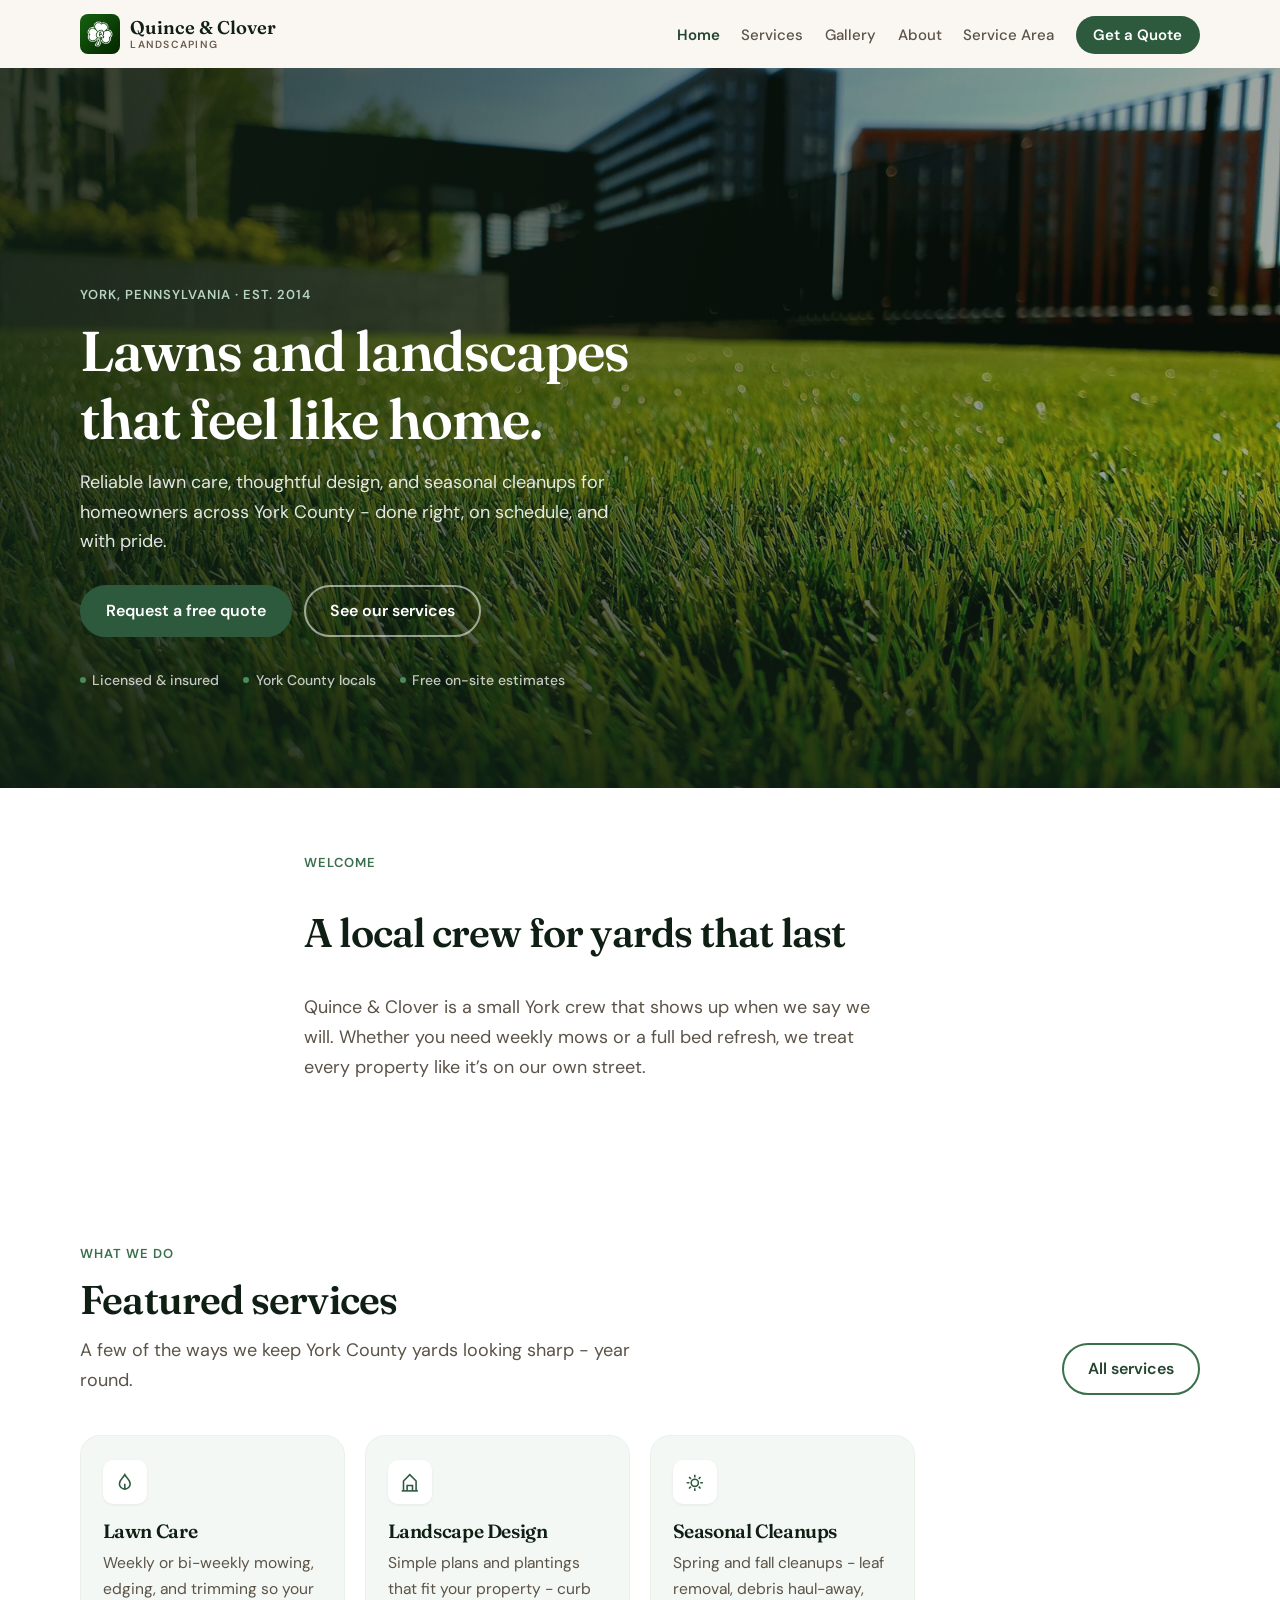
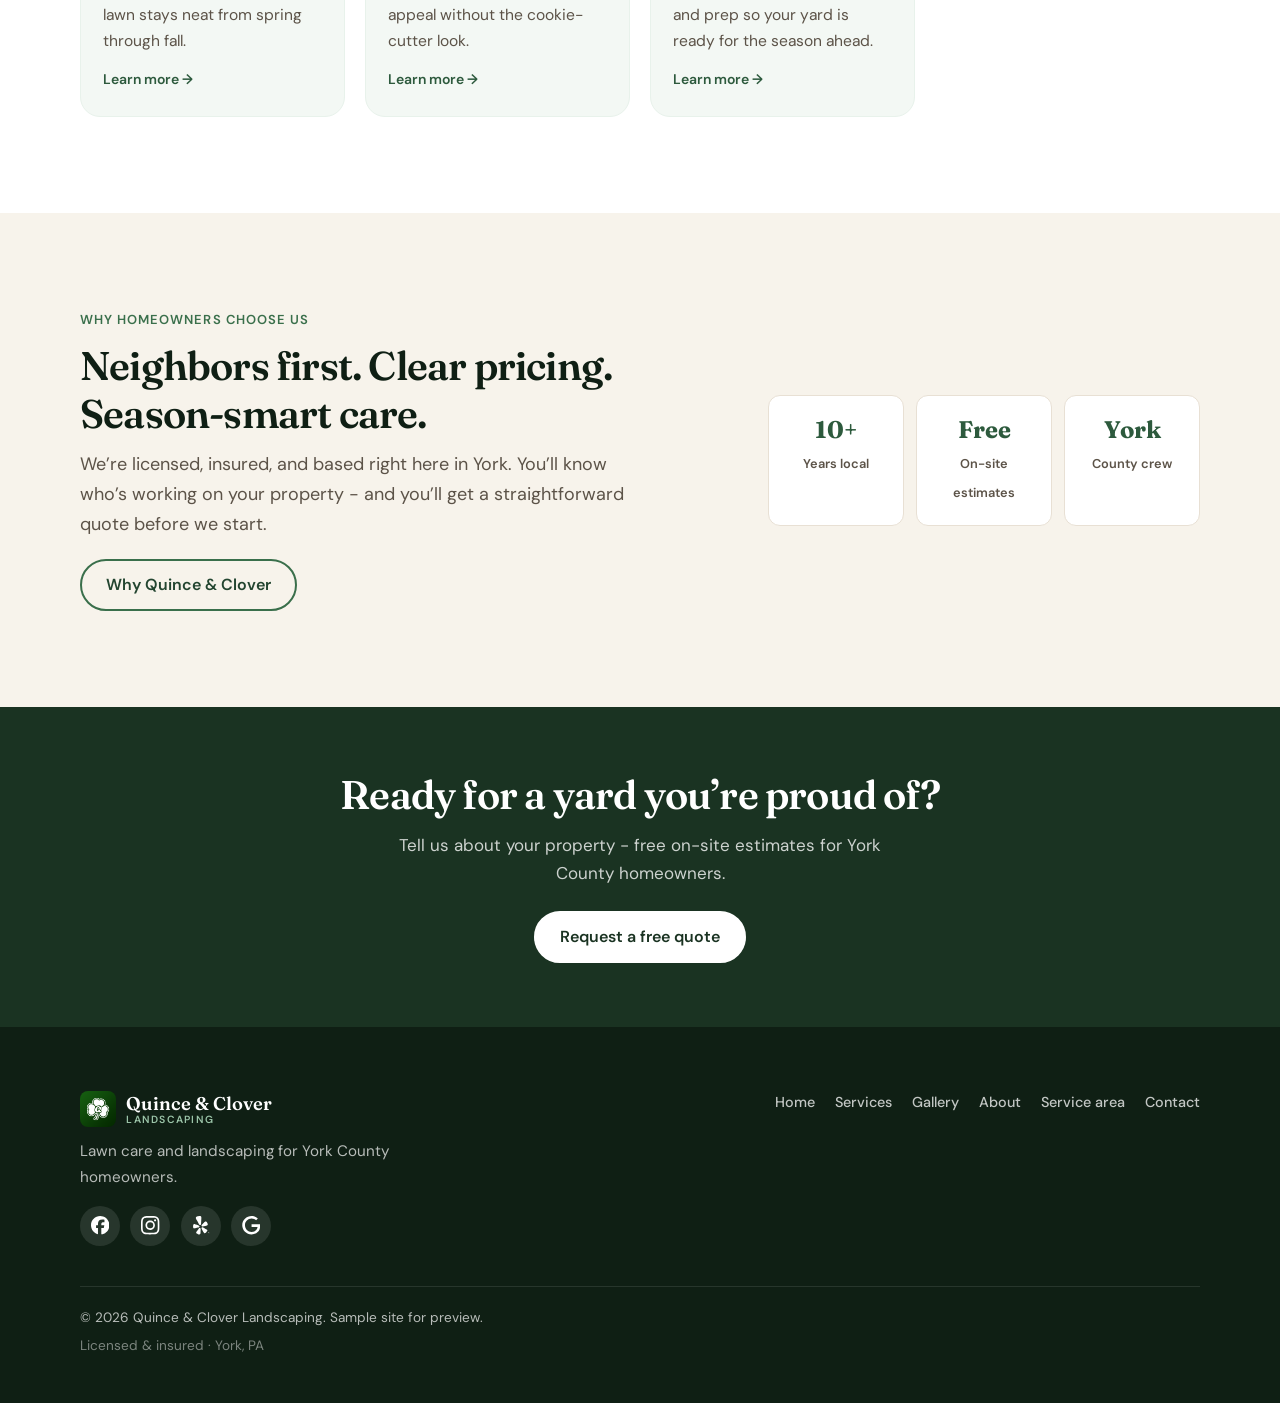
==== commit 9dc55482: "Version 2 Update Fix Logo" ====
--- a/index.html
+++ b/index.html
@@ -16,7 +16,7 @@
   <header class="site-header">
     <nav class="nav" aria-label="Primary">
       <a class="logo" href="index.html">
-        <img class="logo-mark" src="images/logo.png" alt="" width="40" height="40">
+        <img class="logo-mark" src="images/Logo.png" alt="" width="40" height="40">
         <span class="logo-text">Quince &amp; Clover<span class="logo-sub">Landscaping</span></span>
       </a>
       <button class="nav-toggle" type="button" aria-expanded="false" aria-controls="nav-menu" aria-label="Open menu">
@@ -143,7 +143,7 @@
     <div class="container footer-grid">
       <div class="footer-brand">
         <a class="logo logo--footer" href="index.html">
-          <img class="logo-mark" src="images/logo.png" alt="" width="40" height="40">
+          <img class="logo-mark" src="images/Logo.png" alt="" width="40" height="40">
           <span class="logo-text">Quince &amp; Clover<span class="logo-sub">Landscaping</span></span>
         </a>
         <p>Lawn care and landscaping for York County homeowners.</p>
